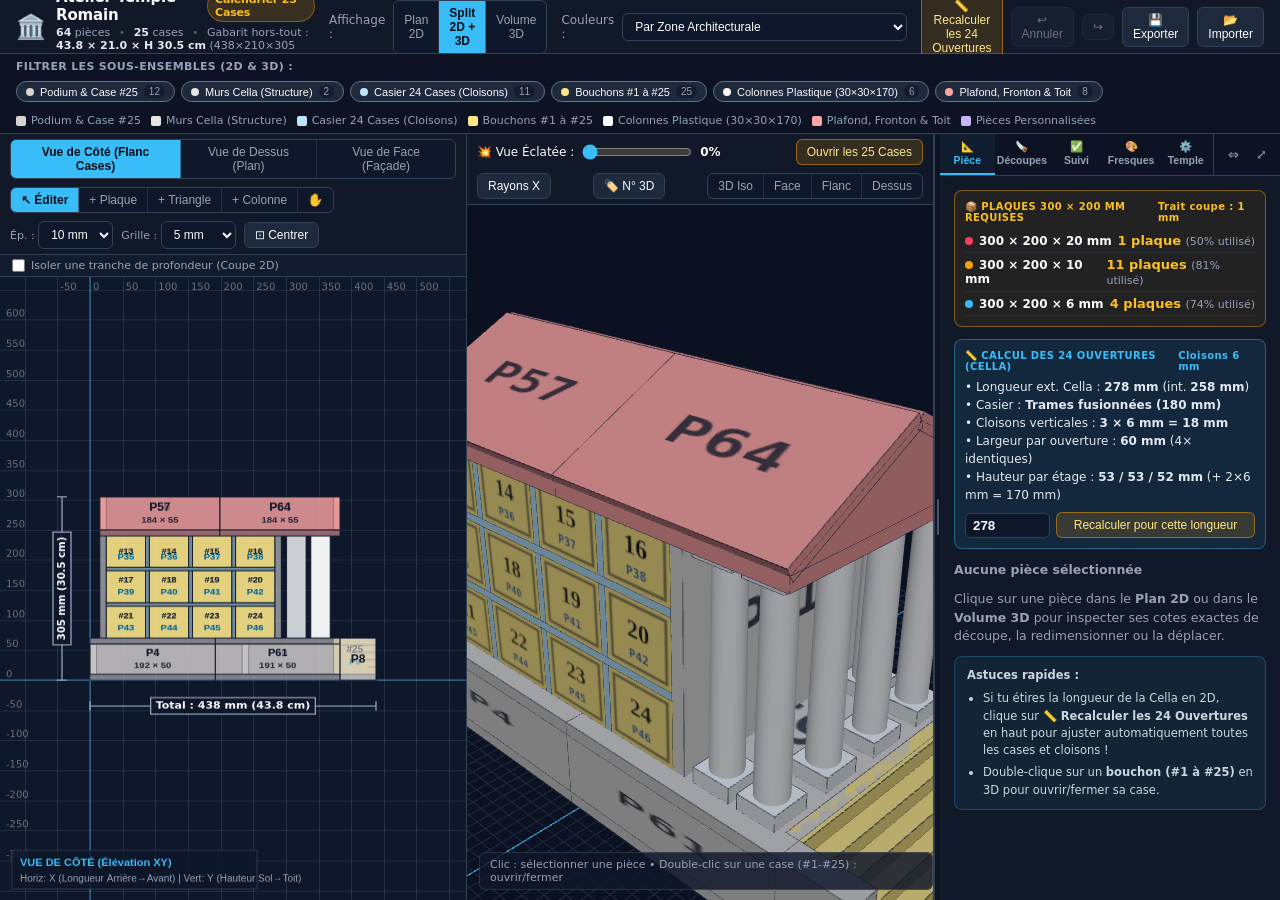
==== index.html @ ef8894ea "Initial release: Atelier Maquette (Plan 2D, Volume 3D & Calepinage XPS)" ====
<!DOCTYPE html>
<html lang="fr">
<head>
  <meta charset="UTF-8" />
  <meta name="viewport" content="width=device-width, initial-scale=1.0" />
  <meta name="description" content="Atelier interactif 2D & 3D autonome pour concevoir, découper (calepinage plaques XPS 300×200 mm) et imprimer les fresques A4 1:1 d'un Temple Romain Calendrier de l'Avent (25 cases)." />
  <title>Atelier Temple Romain — Calendrier de l'Avent (Plan 2D &amp; Volume 3D)</title>
  <link rel="icon" href="data:image/svg+xml,<svg xmlns=%22http://www.w3.org/2000/svg%22 viewBox=%220 0 100 100%22><text y=%22.9em%22 font-size=%2290%22>🏛️</text></svg>" />
  <link rel="stylesheet" href="./styles.css" />
  <script type="importmap">
    {
      "imports": {
        "three": "./vendor/three/three.module.min.js",
        "three/addons/": "./vendor/three/addons/"
      }
    }
  </script>
</head>
<body>
  <!-- BARRE SUPÉRIEURE -->
  <header class="topbar">
    <div class="brand">
      <div class="brand-icon">🏛️</div>
      <div>
        <h1>Atelier Temple Romain <span class="tag-advent">Calendrier 25 Cases</span></h1>
        <div id="global-dimensions-badge" class="sub-stats">Chargement du plan...</div>
      </div>
    </div>

    <!-- Bascule affichage Split 2D/3D -->
    <div class="toolbar-group">
      <span class="group-label">Affichage :</span>
      <div class="segmented">
        <button data-layout="2d">Plan 2D</button>
        <button data-layout="split" class="active">Split 2D + 3D</button>
        <button data-layout="3d">Volume 3D</button>
      </div>
    </div>

    <!-- Mode de coloration -->
    <div class="toolbar-group">
      <span class="group-label">Couleurs :</span>
      <select id="select-color-mode" class="select-ui">
        <option value="group">Par Zone Architecturale</option>
        <option value="thickness">Par Épaisseur de Polystyrène (6 / 10 / 20 mm)</option>
      </select>
    </div>

    <!-- Historique & Import/Export -->
    <div class="toolbar-group">
      <button id="btn-recalc-openings" class="btn-compact accent" title="Recalculer la largeur des 24 ouvertures et la position des cloisons selon la longueur actuelle de la Cella">📏 Recalculer les 24 Ouvertures</button>
      <button id="btn-undo" class="btn-icon" title="Annuler (Ctrl+Z)" disabled>↩ Annuler</button>
      <button id="btn-redo" class="btn-icon" title="Rétablir (Ctrl+Y)" disabled>↪</button>
      <button id="btn-export-json" class="btn-icon" title="Sauvegarder le plan en JSON">💾 Exporter</button>
      <button id="btn-import-json" class="btn-icon" title="Charger un fichier JSON">📂 Importer</button>
      <input type="file" id="input-import-json" accept=".json" class="hidden" />
    </div>
  </header>

  <!-- BARRE DE FILTRES PAR SOUS-ENSEMBLE ARCHITECTURAL -->
  <section class="filterbar">
    <div class="filter-left">
      <span class="filter-title">Filtrer les sous-ensembles (2D &amp; 3D) :</span>
      <div id="group-filters" class="chips-row"></div>
    </div>
    <div id="color-legend" class="legend-row"></div>
  </section>

  <!-- ESPACE DE TRAVAIL PRINCIPAL -->
  <main class="main-layout">
    <div id="workspace-split" class="workspace-split" data-layout="split">
      <!-- ==================== PANNEAU GAUCHE : PLAN 2D ==================== -->
      <section class="panel-2d">
        <div class="viewport-toolbar">
          <!-- Choix de la vue 2D (Dessus, Côté, Face) -->
          <div class="segmented">
            <button data-view2d="XY" class="active" title="Élévation latérale (Longueur X × Hauteur Y)">Vue de Côté (Flanc Cases)</button>
            <button data-view2d="XZ" title="Plan horizontal vu du dessus (Longueur X × Largeur Z)">Vue de Dessus (Plan)</button>
            <button data-view2d="ZY" title="Élévation frontale (Largeur Z × Hauteur Y)">Vue de Face (Façade)</button>
          </div>

          <!-- Outils d'édition / dessin 2D -->
          <div class="segmented">
            <button data-tool="select" class="active" title="Sélectionner, déplacer ou redimensionner une pièce">↖ Éditer</button>
            <button data-tool="draw_box" title="Dessiner une nouvelle plaque rectangulaire">+ Plaque</button>
            <button data-tool="draw_prism" title="Dessiner un fronton/pignon triangulaire">+ Triangle</button>
            <button data-tool="draw_cyl" title="Dessiner une colonne cylindrique">+ Colonne</button>
            <button data-tool="pan" title="Déplacer la vue (ou clic droit / espace)">✋</button>
          </div>

          <div class="inline-controls">
            <label title="Épaisseur de polystyrène appliquée aux nouvelles pièces dessinées">
              Ép. :
              <select id="select-new-thickness" class="select-compact">
                <option value="6">6 mm</option>
                <option value="10" selected>10 mm</option>
                <option value="15">15 mm</option>
                <option value="20">20 mm</option>
                <option value="30">30 mm</option>
              </select>
            </label>
            <label title="Pas d'aimantation sur la grille">
              Grille :
              <select id="select-snap" class="select-compact">
                <option value="1">1 mm</option>
                <option value="5" selected>5 mm</option>
                <option value="10">10 mm</option>
              </select>
            </label>
            <button id="btn-fit-2d" class="btn-compact" title="Recadrer le plan 2D">⊡ Centrer</button>
          </div>
        </div>

        <!-- Barre optionnelle de Coupe par Tranche -->
        <div class="slice-bar">
          <label class="slice-toggle">
            <input type="checkbox" id="chk-slice" />
            <span>Isoler une tranche de profondeur (Coupe 2D)</span>
          </label>
          <div id="slice-controls" class="slice-sliders hidden">
            <span>De</span>
            <input type="range" id="rng-slice-min" min="0" max="450" value="0" step="5" />
            <span>à</span>
            <input type="range" id="rng-slice-max" min="0" max="450" value="250" step="5" />
            <strong id="lbl-slice-range">0 à 250 mm</strong>
          </div>
        </div>

        <div class="canvas-wrap">
          <canvas id="canvas-2d"></canvas>
        </div>
      </section>

      <!-- ==================== PANNEAU CENTRAL : VOLUME 3D ==================== -->
      <section class="panel-3d">
        <div class="viewport-toolbar">
          <div class="explode-control">
            <span>💥 Vue Éclatée :</span>
            <input type="range" id="rng-explode" min="0" max="100" value="0" />
            <strong id="lbl-explode">0%</strong>
          </div>

          <button id="btn-toggle-plugs" class="btn-compact accent">Ouvrir les 25 Cases</button>
          <button id="btn-xray" class="btn-compact" title="Rendre les murs semi-transparents pour voir le casier interne">Rayons X</button>
          <button id="btn-labels-3d" class="btn-compact" title="Afficher tous les numéros P1, P2... en badges flottants au premier plan en 3D">🏷️ N° 3D</button>

          <div class="segmented">
            <button data-cam3d="iso">3D Iso</button>
            <button data-cam3d="front">Face</button>
            <button data-cam3d="side">Flanc</button>
            <button data-cam3d="top">Dessus</button>
          </div>
        </div>

        <div id="viewport-3d" class="canvas-wrap">
          <div class="overlay-3d-hint">Clic : sélectionner une pièce • Double-clic sur une case (#1-#25) : ouvrir/fermer</div>
        </div>
      </section>
    </div>

    <!-- POIGNÉE DE REDIMENSIONNEMENT DU PANNEAU DROIT -->
    <div id="sidebar-resizer" class="sidebar-resizer" title="Glisser pour agrandir/réduire le panneau (double-clic pour réinitialiser)"></div>

    <!-- ==================== PANNEAU DROIT : INSPECTEUR & CUT-LIST ==================== -->
    <aside id="sidebar" class="sidebar" data-size="normal">
      <div class="sidebar-header">
        <div class="sidebar-tabs">
          <button data-tab="inspector" class="active" title="Propriétés et cotes de la pièce sélectionnée"><span>📐</span><span>Pièce</span></button>
          <button data-tab="cutlist" title="Liste de découpe et plans de plaques 300×200"><span>🪚</span><span>Découpes</span></button>
          <button data-tab="checklist" id="tab-btn-checklist" title="Cocher les pièces déjà découpées"><span>✅</span><span>Suivi</span></button>
          <button data-tab="fresco" title="Fresques papier intérieures des 24 cases &amp; impression A4 1:1"><span>🎨</span><span>Fresques</span></button>
          <button data-tab="generator" title="Paramètres globaux du temple"><span>⚙️</span><span>Temple</span></button>
        </div>
        <div class="sidebar-size-controls" title="Taille du panneau latéral">
          <button id="btn-sidebar-wide" class="btn-sidebar-size" title="Élargir le panneau (mode Large)">⇔</button>
          <button id="btn-sidebar-full" class="btn-sidebar-size" title="Afficher en Plein Écran">⤢</button>
        </div>
      </div>

      <!-- ONGLET 1 : INSPECTEUR DE LA PIÈCE SÉLECTIONNÉE -->
      <div id="pane-inspector" class="sidebar-pane active">
        <div id="inspector-content"></div>
      </div>

      <!-- ONGLET 2 : LISTE DE DÉCOUPE PAR ÉPAISSEUR DE POLYSTYRÈNE -->
      <div id="pane-cutlist" class="sidebar-pane">
        <div class="pane-intro">
          Récapitulatif automatique de toutes les pièces à découper dans tes plaques de polystyrène extrudé (clique sur une ligne pour localiser la pièce en 2D/3D) :
        </div>
        <div id="cutlist-content"></div>
      </div>

      <!-- ONGLET 3 : SUIVI DES PIÈCES DÉCOUPÉES (CHECKLIST COCHABLE) -->
      <div id="pane-checklist" class="sidebar-pane">
        <div id="checklist-content"></div>
      </div>

      <!-- ONGLET 4 : STUDIO FRESQUES INTÉRIEURES (24 CASES & IMPRESSION A4 1:1) -->
      <div id="pane-fresco" class="sidebar-pane">
        <div id="fresco-content"></div>
      </div>

      <!-- ONGLET 5 : PARAMÈTRES DU TEMPLE-CALENDRIER -->
      <div id="pane-generator" class="sidebar-pane">
        <div class="pane-intro">
          Ajuste les dimensions des cases ou les épaisseurs de tes plaques de polystyrène pour recalculer tout l'assemblage du temple :
        </div>

        <div class="gen-form">
          <div class="section-subtitle">Disposition des 24 cases latérales</div>
          <div class="field-row">
            <label class="field-label">Colonnes par flanc
              <input type="number" id="param-cols" value="4" min="1" max="12" />
            </label>
            <label class="field-label">Étages de cases
              <input type="number" id="param-rows" value="3" min="1" max="8" />
            </label>
          </div>

          <div class="section-subtitle">Colonnes en Plastique (Dimensions figées)</div>
          <div class="field-grid-3">
            <label class="field-label">Haut. Colonne
              <input type="number" id="param-colH" value="170" min="50" max="400" />
            </label>
            <label class="field-label">Base (30×30)
              <input type="number" id="param-colDiam" value="30" min="10" max="80" />
            </label>
            <label class="field-label">Nb en Façade
              <input type="number" id="param-frontCols" value="4" min="2" max="8" />
            </label>
          </div>

          <div class="section-subtitle">Dimensions utiles d'une case (mm)</div>
          <div class="field-grid-3">
            <label class="field-label">Largeur (X)
              <input type="number" id="param-caseL" value="60" min="20" max="200" />
            </label>
            <label class="field-label" title="Calculée automatiquement pour que les 3 étages + étagères tombent pile à 170 mm">Haut. Y (Auto)
              <input type="number" id="param-caseH" value="53" disabled />
            </label>
            <label class="field-label" title="Profondeur utile d'une case : 90 mm en trames fusionnées sans cloison centrale, 85 mm avec cloison centrale 10 mm">Profond. (Z)
              <input type="number" id="param-caseD" value="90" min="25" max="250" />
            </label>
          </div>

          <label class="gen-checkbox-label" title="Étagères et cloisons verticales d'un seul tenant sur toute la largeur de la Cella (180 mm), sans cloison centrale de 10 mm">
            <input type="checkbox" id="param-mergedBays" checked />
            <span>Trames fusionnées (180 mm, sans cloison centrale)</span>
          </label>

          <div class="section-subtitle">Épaisseurs des plaques XPS (mm)</div>
          <div class="field-grid-3">
            <label class="field-label">Murs / Sols
              <input type="number" id="param-tStruct" value="10" min="3" max="50" />
            </label>
            <label class="field-label">Cloisons casier
              <input type="number" id="param-tGrid" value="6" min="2" max="30" />
            </label>
            <label class="field-label">Bouchons
              <input type="number" id="param-tPlug" value="10" min="3" max="40" />
            </label>
          </div>

          <div class="section-subtitle">Podium (Case #25), Porche &amp; Fronton (mm)</div>
          <div class="field-row">
            <label class="field-label">Haut. intérieure Podium (#25)
              <input type="number" id="param-podiumH" value="50" min="20" max="150" />
            </label>
            <label class="field-label">Débord Podium
              <input type="number" id="param-podiumMargin" value="15" min="5" max="60" />
            </label>
          </div>

          <div class="field-grid-3">
            <label class="field-label">Prof. Pronaos
              <input type="number" id="param-pronaosL" value="90" min="35" max="200" />
            </label>
            <label class="field-label">Long. Escalier
              <input type="number" id="param-stairL" value="55" min="20" max="150" />
            </label>
            <label class="field-label">Haut. Fronton
              <input type="number" id="param-pedimentH" value="55" min="20" max="150" />
            </label>
          </div>

          <button id="btn-regenerate-temple" class="btn-primary-full">
            ⚡ Recalculer tout le Temple avec ces cotes
          </button>
        </div>
      </div>
    </aside>
  </main>

  <script type="module" src="./js/app.js"></script>
</body>
</html>
---- styles.css ----
:root {
  --bg-app: #090d16;
  --bg-panel: #111827;
  --bg-card: #1e293b;
  --bg-input: #0f172a;
  --border: #334155;
  --text-main: #f8fafc;
  --text-muted: #94a3b8;
  --accent: #38bdf8;
  --accent-hover: #0ea5e9;
  --amber: #f59e0b;
  --danger: #ef4444;
}

* {
  box-sizing: border-box;
  margin: 0;
  padding: 0;
}

body {
  font-family: 'Inter', system-ui, -apple-system, sans-serif;
  background: var(--bg-app);
  color: var(--text-main);
  height: 100vh;
  display: flex;
  flex-direction: column;
  overflow: hidden;
  user-select: none;
}

.hidden {
  display: none !important;
}

/* ==================== TOPBAR ==================== */
.topbar {
  height: 54px;
  background: var(--bg-panel);
  border-bottom: 1px solid var(--border);
  padding: 0 16px;
  display: flex;
  align-items: center;
  justify-content: space-between;
  gap: 14px;
  flex-shrink: 0;
}

.brand {
  display: flex;
  align-items: center;
  gap: 10px;
}

.brand-icon {
  font-size: 24px;
}

.brand h1 {
  font-size: 15px;
  font-weight: 700;
  letter-spacing: -0.01em;
  display: flex;
  align-items: center;
  gap: 8px;
}

.tag-advent {
  font-size: 11px;
  background: rgba(245, 158, 11, 0.18);
  color: #fbbf24;
  border: 1px solid rgba(245, 158, 11, 0.4);
  padding: 2px 7px;
  border-radius: 99px;
  font-weight: 600;
}

.sub-stats {
  font-size: 11px;
  color: var(--text-muted);
  margin-top: 2px;
}

.sub-stats strong {
  color: #e2e8f0;
}

.sub-stats .sep {
  margin: 0 5px;
  opacity: 0.5;
}

.toolbar-group {
  display: flex;
  align-items: center;
  gap: 8px;
}

.group-label {
  font-size: 12px;
  color: var(--text-muted);
}

.segmented {
  display: inline-flex;
  background: var(--bg-input);
  border: 1px solid var(--border);
  border-radius: 6px;
  overflow: hidden;
}

.segmented button {
  background: transparent;
  color: var(--text-muted);
  border: none;
  padding: 5px 10px;
  font-size: 12px;
  font-weight: 500;
  cursor: pointer;
  border-right: 1px solid rgba(51, 65, 85, 0.6);
  transition: all 0.15s;
}

.segmented button:last-child {
  border-right: none;
}

.segmented button:hover {
  color: var(--text-main);
  background: rgba(255, 255, 255, 0.04);
}

.segmented button.active {
  background: var(--accent);
  color: #090d16;
  font-weight: 600;
}

.select-ui,
.select-compact {
  background: var(--bg-input);
  color: var(--text-main);
  border: 1px solid var(--border);
  border-radius: 6px;
  padding: 5px 8px;
  font-size: 12px;
  cursor: pointer;
}

.btn-icon,
.btn-compact {
  background: var(--bg-card);
  color: var(--text-main);
  border: 1px solid var(--border);
  border-radius: 6px;
  padding: 5px 10px;
  font-size: 12px;
  font-weight: 500;
  cursor: pointer;
  transition: all 0.15s;
}

.btn-icon:hover:not(:disabled),
.btn-compact:hover {
  border-color: var(--accent);
  background: #26354d;
}

.btn-icon:disabled {
  opacity: 0.4;
  cursor: not-allowed;
}

.btn-compact.accent {
  background: rgba(245, 158, 11, 0.16);
  border-color: rgba(245, 158, 11, 0.5);
  color: #fde68a;
}

.btn-compact.accent.active,
.btn-compact.active {
  background: var(--amber);
  color: #090d16;
  font-weight: 700;
}

/* ==================== FILTERBAR ==================== */
.filterbar {
  background: #0d1322;
  border-bottom: 1px solid var(--border);
  padding: 6px 16px;
  display: flex;
  align-items: center;
  justify-content: space-between;
  gap: 12px;
  flex-wrap: wrap;
  flex-shrink: 0;
}

.filter-left {
  display: flex;
  align-items: center;
  gap: 8px;
  flex-wrap: wrap;
}

.filter-title {
  font-size: 11px;
  color: var(--text-muted);
  font-weight: 600;
  text-transform: uppercase;
  letter-spacing: 0.03em;
}

.chips-row {
  display: flex;
  align-items: center;
  gap: 6px;
  flex-wrap: wrap;
}

.group-chip {
  display: inline-flex;
  align-items: center;
  gap: 6px;
  background: var(--bg-input);
  color: var(--text-muted);
  border: 1px solid var(--border);
  border-radius: 99px;
  padding: 3px 9px;
  font-size: 11px;
  cursor: pointer;
  opacity: 0.55;
  transition: all 0.15s;
}

.group-chip.active {
  opacity: 1;
  color: var(--text-main);
  border-color: #64748b;
  background: #1e293b;
}

.group-chip .dot,
.dot {
  width: 8px;
  height: 8px;
  border-radius: 50%;
  display: inline-block;
}

.group-chip .count {
  font-size: 10px;
  color: #94a3b8;
  background: rgba(15, 23, 42, 0.7);
  padding: 1px 5px;
  border-radius: 99px;
}

.legend-row {
  display: flex;
  align-items: center;
  gap: 10px;
  flex-wrap: wrap;
}

.legend-item {
  font-size: 11px;
  color: var(--text-muted);
  display: inline-flex;
  align-items: center;
  gap: 5px;
}

.legend-item i {
  width: 10px;
  height: 10px;
  border-radius: 2px;
  display: inline-block;
}

/* ==================== MAIN WORKSPACE ==================== */
.main-layout {
  flex: 1;
  display: flex;
  min-height: 0;
}

.workspace-split {
  flex: 1;
  display: grid;
  grid-template-columns: 1fr 1fr;
  min-width: 0;
  min-height: 0;
}

.workspace-split[data-layout="2d"] {
  grid-template-columns: 1fr;
}
.workspace-split[data-layout="2d"] .panel-3d {
  display: none;
}

.workspace-split[data-layout="3d"] {
  grid-template-columns: 1fr;
}
.workspace-split[data-layout="3d"] .panel-2d {
  display: none;
}

.panel-2d,
.panel-3d {
  display: flex;
  flex-direction: column;
  min-width: 0;
  min-height: 0;
  border-right: 1px solid var(--border);
  position: relative;
}

.viewport-toolbar {
  min-height: 42px;
  background: var(--bg-panel);
  border-bottom: 1px solid var(--border);
  padding: 5px 10px;
  display: flex;
  align-items: center;
  justify-content: space-between;
  gap: 8px;
  flex-wrap: wrap;
}

.inline-controls {
  display: flex;
  align-items: center;
  gap: 8px;
  font-size: 11px;
  color: var(--text-muted);
}

.slice-bar {
  background: #131c2e;
  border-bottom: 1px solid var(--border);
  padding: 4px 12px;
  font-size: 11px;
  display: flex;
  align-items: center;
  justify-content: space-between;
  gap: 12px;
}

.slice-toggle {
  display: inline-flex;
  align-items: center;
  gap: 6px;
  color: var(--text-muted);
  cursor: pointer;
}

.slice-sliders {
  display: flex;
  align-items: center;
  gap: 8px;
  color: var(--accent);
}

.explode-control {
  display: flex;
  align-items: center;
  gap: 8px;
  font-size: 12px;
  color: var(--text-main);
}

.explode-control input[type="range"] {
  width: 110px;
  accent-color: var(--accent);
}

.canvas-wrap {
  flex: 1;
  position: relative;
  min-height: 0;
  overflow: hidden;
  background: #0b1120;
}

#canvas-2d {
  width: 100%;
  height: 100%;
  display: block;
}

.overlay-3d-hint {
  position: absolute;
  bottom: 10px;
  left: 12px;
  background: rgba(15, 23, 42, 0.82);
  border: 1px solid rgba(148, 163, 184, 0.2);
  color: var(--text-muted);
  font-size: 11px;
  padding: 5px 10px;
  border-radius: 6px;
  pointer-events: none;
  z-index: 5;
}

/* ==================== SIDEBAR DROITE & REDIMENSIONNEMENT ==================== */
.sidebar-resizer {
  width: 6px;
  background: #0d1322;
  border-left: 1px solid var(--border);
  cursor: col-resize;
  flex-shrink: 0;
  position: relative;
  transition: background 0.15s;
}

.sidebar-resizer:hover,
.sidebar-resizer.dragging {
  background: var(--accent);
}

.sidebar-resizer::after {
  content: '';
  position: absolute;
  top: 50%;
  left: 50%;
  transform: translate(-50%, -50%);
  width: 2px;
  height: 36px;
  border-radius: 2px;
  background: #475569;
}

.sidebar-resizer:hover::after,
.sidebar-resizer.dragging::after {
  background: #090d16;
}

.sidebar {
  width: 340px;
  min-width: 290px;
  max-width: 100%;
  background: var(--bg-panel);
  display: flex;
  flex-direction: column;
  flex-shrink: 0;
  min-height: 0;
}

.main-layout.sidebar-fullscreen .workspace-split,
.main-layout.sidebar-fullscreen .sidebar-resizer {
  display: none;
}

.main-layout.sidebar-fullscreen .sidebar {
  width: 100% !important;
  flex: 1;
}

.sidebar-header {
  display: flex;
  align-items: stretch;
  border-bottom: 1px solid var(--border);
  background: #0d1322;
  flex-shrink: 0;
}

.sidebar-tabs {
  flex: 1;
  display: grid;
  grid-template-columns: repeat(5, 1fr);
}

.sidebar-size-controls {
  display: flex;
  align-items: center;
  gap: 2px;
  padding: 0 6px;
  border-left: 1px solid var(--border);
}

.btn-sidebar-size {
  background: transparent;
  color: var(--text-muted);
  border: 1px solid transparent;
  border-radius: 5px;
  width: 26px;
  height: 26px;
  font-size: 13px;
  line-height: 1;
  cursor: pointer;
  display: inline-flex;
  align-items: center;
  justify-content: center;
  transition: all 0.15s;
}

.btn-sidebar-size:hover {
  color: var(--text-main);
  background: rgba(255, 255, 255, 0.06);
  border-color: var(--border);
}

.btn-sidebar-size.active {
  background: var(--accent);
  color: #090d16;
  font-weight: 700;
}

.plates-grid {
  display: grid;
  grid-template-columns: repeat(auto-fill, minmax(290px, 1fr));
  gap: 12px;
  margin-top: 8px;
}

.main-layout.sidebar-fullscreen .plates-grid {
  grid-template-columns: repeat(auto-fill, minmax(380px, 1fr));
  gap: 16px;
}

.sidebar-tabs button {
  background: transparent;
  color: var(--text-muted);
  border: none;
  border-bottom: 2px solid transparent;
  padding: 7px 2px;
  font-size: 10.5px;
  font-weight: 600;
  cursor: pointer;
  display: flex;
  flex-direction: column;
  align-items: center;
  justify-content: center;
  gap: 2px;
  line-height: 1.1;
  transition: all 0.15s;
}

.sidebar-tabs button:hover {
  color: var(--text-main);
}

.sidebar-tabs button.active {
  color: var(--accent);
  border-bottom-color: var(--accent);
  background: rgba(56, 189, 248, 0.06);
}

.sidebar-pane {
  display: none;
  flex: 1;
  overflow-y: auto;
  padding: 14px;
}

.sidebar-pane.active {
  display: block;
}

.pane-intro {
  font-size: 12px;
  color: var(--text-muted);
  line-height: 1.45;
  margin-bottom: 12px;
}

.empty-state {
  color: var(--text-muted);
  font-size: 12.5px;
  line-height: 1.5;
  display: flex;
  flex-direction: column;
  gap: 10px;
}

.hint-box {
  background: rgba(56, 189, 248, 0.07);
  border: 1px solid rgba(56, 189, 248, 0.25);
  border-radius: 8px;
  padding: 10px 12px;
  color: #cbd5e1;
  font-size: 11.5px;
}

.hint-box ul {
  margin-top: 6px;
  padding-left: 16px;
  display: flex;
  flex-direction: column;
  gap: 5px;
}

/* ==================== INSPECTEUR DE PIÈCE ==================== */
.inspector-card,
.gen-form {
  display: flex;
  flex-direction: column;
  gap: 10px;
}

.inspector-header {
  display: flex;
  align-items: center;
  justify-content: space-between;
  gap: 6px;
}

.badge {
  font-size: 11px;
  font-weight: 600;
  padding: 3px 8px;
  border-radius: 5px;
  color: #fff;
}

.advent-badge {
  background: var(--amber);
  color: #090d16;
  font-weight: 700;
}

.cut-highlight-box {
  background: rgba(56, 189, 248, 0.1);
  border: 1px solid rgba(56, 189, 248, 0.4);
  border-radius: 8px;
  padding: 10px;
  text-align: center;
}

.cut-title {
  font-size: 10px;
  font-weight: 700;
  color: var(--accent);
  letter-spacing: 0.04em;
}

.cut-dims {
  font-size: 17px;
  font-weight: 800;
  color: #f8fafc;
  margin-top: 3px;
}

.cm-sub {
  font-size: 12px;
  font-weight: 500;
  color: var(--text-muted);
}

.section-subtitle {
  font-size: 11px;
  font-weight: 700;
  text-transform: uppercase;
  letter-spacing: 0.04em;
  color: #94a3b8;
  margin-top: 4px;
  border-bottom: 1px solid rgba(51, 65, 85, 0.5);
  padding-bottom: 3px;
}

.field-label {
  display: flex;
  flex-direction: column;
  gap: 4px;
  font-size: 11px;
  color: var(--text-muted);
}

.field-label input,
.field-label select {
  background: var(--bg-input);
  color: var(--text-main);
  border: 1px solid var(--border);
  border-radius: 5px;
  padding: 6px 8px;
  font-size: 12.5px;
  font-weight: 600;
  width: 100%;
}

.field-label input:focus,
.field-label select:focus {
  outline: none;
  border-color: var(--accent);
}

.gen-checkbox-label {
  display: flex;
  align-items: center;
  gap: 8px;
  font-size: 11.5px;
  color: var(--text-main);
  background: rgba(56, 189, 248, 0.08);
  border: 1px solid rgba(56, 189, 248, 0.25);
  border-radius: 6px;
  padding: 7px 9px;
  cursor: pointer;
}

.gen-checkbox-label input[type="checkbox"] {
  width: 15px;
  height: 15px;
  accent-color: #38bdf8;
  cursor: pointer;
  flex-shrink: 0;
}

.field-row {
  display: grid;
  grid-template-columns: 1fr 1fr;
  gap: 8px;
}

.field-grid-3 {
  display: grid;
  grid-template-columns: repeat(3, 1fr);
  gap: 8px;
}

.piece-notes {
  font-size: 11.5px;
  color: #cbd5e1;
  background: rgba(30, 41, 59, 0.7);
  border-left: 3px solid var(--amber);
  padding: 7px 9px;
  border-radius: 4px;
  line-height: 1.4;
}

.inspector-actions {
  display: grid;
  grid-template-columns: 1fr 1fr;
  gap: 8px;
  margin-top: 6px;
}

.btn-secondary,
.btn-danger,
.btn-primary-full {
  border: none;
  border-radius: 6px;
  padding: 8px 10px;
  font-size: 12px;
  font-weight: 600;
  cursor: pointer;
  transition: opacity 0.15s;
}

.btn-secondary {
  background: var(--bg-card);
  color: var(--text-main);
  border: 1px solid var(--border);
}

.btn-danger {
  background: rgba(239, 68, 68, 0.18);
  color: #fca5a5;
  border: 1px solid rgba(239, 68, 68, 0.4);
}

.btn-primary-full {
  background: var(--accent);
  color: #090d16;
  width: 100%;
  margin-top: 8px;
  padding: 10px;
  font-weight: 700;
}

/* ==================== TABLEAU LISTE DE DÉCOUPE ==================== */
.cut-section {
  background: var(--bg-card);
  border: 1px solid var(--border);
  border-radius: 8px;
  margin-bottom: 12px;
  overflow: hidden;
}

.cut-section-header {
  background: rgba(15, 23, 42, 0.65);
  padding: 8px 10px;
  font-size: 12px;
  display: flex;
  align-items: center;
  justify-content: space-between;
  border-bottom: 1px solid var(--border);
}

.cut-section-header span {
  display: inline-flex;
  align-items: center;
  gap: 6px;
}

.area-tag {
  font-size: 11px;
  color: var(--accent);
  font-weight: 600;
}

.cut-table {
  width: 100%;
  border-collapse: collapse;
  font-size: 11.5px;
}

.cut-table th {
  text-align: left;
  padding: 5px 8px;
  color: var(--text-muted);
  font-weight: 600;
  border-bottom: 1px solid rgba(51, 65, 85, 0.5);
}

.cut-table td {
  padding: 6px 8px;
  border-bottom: 1px solid rgba(51, 65, 85, 0.3);
}

.cut-row {
  cursor: pointer;
  transition: background 0.12s;
}

.cut-row:hover {
  background: rgba(56, 189, 248, 0.12);
}

.cut-row.selected {
  background: rgba(56, 189, 248, 0.24);
  font-weight: 600;
}

.qty-cell {
  font-weight: 700;
  color: var(--amber);
  width: 36px;
}

.dim-cell {
  font-family: ui-monospace, SFMono-Regular, Consolas, monospace;
  font-weight: 600;
  color: #e2e8f0;
  white-space: nowrap;
}

.piece-num-badge {
  background: #0284c7;
  color: #f8fafc;
  font-family: ui-monospace, SFMono-Regular, Consolas, monospace;
  font-weight: 800;
  font-size: 11.5px;
  padding: 2px 7px;
  border-radius: 5px;
  letter-spacing: 0.02em;
}

.piece-pills-wrap {
  display: flex;
  flex-wrap: wrap;
  gap: 3px;
  margin-top: 3px;
}

.piece-pill {
  display: inline-block;
  font-family: ui-monospace, SFMono-Regular, Consolas, monospace;
  font-size: 10px;
  font-weight: 700;
  padding: 1px 5px;
  border-radius: 4px;
  background: rgba(15, 23, 42, 0.85);
  color: #7dd3fc;
  border: 1px solid rgba(56, 189, 248, 0.35);
  cursor: pointer;
  transition: all 0.12s;
}

.piece-pill:hover {
  background: rgba(56, 189, 248, 0.25);
  border-color: #38bdf8;
  color: #ffffff;
}

.piece-pill.active {
  background: #38bdf8;
  color: #090d16;
  border-color: #38bdf8;
}

.piece-pill.done {
  background: rgba(16, 185, 129, 0.22);
  color: #6ee7b7;
  border-color: rgba(16, 185, 129, 0.55);
  text-decoration: line-through;
}

.piece-pill.done.active {
  background: #10b981;
  color: #090d16;
  text-decoration: none;
}

/* ==================== CHECKLIST SUIVI DÉCOUPES ==================== */
.checklist-progress-card {
  background: var(--bg-card);
  border: 1px solid var(--border);
  border-radius: 8px;
  padding: 10px 12px;
  margin-bottom: 10px;
}

.checklist-progress-head {
  display: flex;
  align-items: center;
  justify-content: space-between;
  font-size: 12px;
  margin-bottom: 6px;
}

.checklist-bar-track {
  width: 100%;
  height: 8px;
  background: var(--bg-input);
  border-radius: 99px;
  overflow: hidden;
  border: 1px solid rgba(51, 65, 85, 0.6);
}

.checklist-bar-fill {
  height: 100%;
  background: linear-gradient(90deg, #10b981, #34d399);
  transition: width 0.2s ease;
}

.checklist-controls {
  display: flex;
  flex-wrap: wrap;
  gap: 6px;
  align-items: center;
  justify-content: space-between;
  margin-bottom: 10px;
}

.checklist-list {
  display: flex;
  flex-direction: column;
  gap: 5px;
}

.checklist-item {
  display: flex;
  align-items: center;
  gap: 8px;
  background: var(--bg-card);
  border: 1px solid rgba(51, 65, 85, 0.7);
  border-radius: 6px;
  padding: 7px 9px;
  cursor: pointer;
  transition: all 0.12s;
}

.checklist-item:hover {
  border-color: #64748b;
  background: #243247;
}

.checklist-item.selected {
  border-color: var(--accent);
  background: rgba(56, 189, 248, 0.14);
}

.checklist-item.done {
  opacity: 0.62;
  background: rgba(16, 185, 129, 0.08);
  border-color: rgba(16, 185, 129, 0.35);
}

.checklist-item input[type="checkbox"] {
  width: 16px;
  height: 16px;
  accent-color: #10b981;
  cursor: pointer;
  flex-shrink: 0;
}

.checklist-item-body {
  flex: 1;
  min-width: 0;
}

.checklist-item-top {
  display: flex;
  align-items: center;
  gap: 6px;
}

.checklist-item-name {
  font-size: 12px;
  font-weight: 600;
  color: var(--text-main);
  white-space: nowrap;
  overflow: hidden;
  text-overflow: ellipsis;
}

.checklist-item.done .checklist-item-name {
  text-decoration: line-through;
  color: #94a3b8;
}

.checklist-item-meta {
  font-size: 10.5px;
  color: var(--text-muted);
  margin-top: 2px;
  display: flex;
  align-items: center;
  gap: 8px;
  font-family: ui-monospace, SFMono-Regular, Consolas, monospace;
}

.checklist-num {
  font-family: ui-monospace, SFMono-Regular, Consolas, monospace;
  font-size: 11px;
  font-weight: 800;
  padding: 1px 6px;
  border-radius: 4px;
  background: rgba(15, 23, 42, 0.9);
  color: #7dd3fc;
  border: 1px solid rgba(56, 189, 248, 0.4);
  flex-shrink: 0;
}

.checklist-item.done .checklist-num {
  color: #6ee7b7;
  border-color: rgba(16, 185, 129, 0.5);
}

/* ==================== STUDIO FRESQUES (24 CASES & A4 1:1) ==================== */
.fresco-spec-table {
  width: 100%;
  border-collapse: collapse;
  font-size: 11px;
  margin-top: 6px;
}

.fresco-spec-table th {
  text-align: left;
  color: var(--text-muted);
  font-weight: 600;
  padding: 4px 5px;
  border-bottom: 1px solid rgba(51, 65, 85, 0.7);
}

.fresco-spec-table td {
  padding: 4px 5px;
  color: #e2e8f0;
  border-bottom: 1px solid rgba(51, 65, 85, 0.35);
  font-family: ui-monospace, SFMono-Regular, Consolas, monospace;
}

.fresco-spec-table td:first-child {
  font-family: inherit;
}

.fresco-case-grid {
  display: grid;
  grid-template-columns: repeat(6, 1fr);
  gap: 4px;
  margin-top: 6px;
}

.main-layout.sidebar-fullscreen .fresco-case-grid {
  grid-template-columns: repeat(12, 1fr);
}

.fresco-case-btn {
  background: var(--bg-input);
  border: 1px solid var(--border);
  border-radius: 5px;
  color: var(--text-muted);
  padding: 4px 2px;
  cursor: pointer;
  display: flex;
  flex-direction: column;
  align-items: center;
  gap: 1px;
  font-size: 11px;
  font-weight: 700;
  transition: all 0.12s;
}

.fresco-case-btn small {
  font-size: 9px;
  font-weight: 500;
  opacity: 0.75;
}

.fresco-case-btn:hover {
  border-color: #64748b;
  color: var(--text-main);
}

.fresco-case-btn.partial {
  border-color: rgba(245, 158, 11, 0.6);
  color: #fde68a;
}

.fresco-case-btn.complete {
  border-color: rgba(16, 185, 129, 0.75);
  background: rgba(16, 185, 129, 0.14);
  color: #6ee7b7;
}

.fresco-case-btn.active {
  background: var(--accent);
  color: #090d16;
  border-color: var(--accent);
}

.fresco-preview-box {
  background: #090d16;
  border: 1px solid var(--border);
  border-radius: 6px;
  padding: 6px;
  margin-bottom: 10px;
}

.fresco-uploads-grid {
  display: grid;
  grid-template-columns: repeat(auto-fill, minmax(240px, 1fr));
  gap: 8px;
}

.fresco-slot-card {
  display: flex;
  align-items: center;
  gap: 8px;
  background: var(--bg-input);
  border: 1px dashed var(--border);
  border-radius: 6px;
  padding: 6px;
  transition: all 0.15s;
}

.fresco-slot-card.has-img {
  border-style: solid;
  border-color: rgba(16, 185, 129, 0.45);
}

.fresco-slot-card.drag-over {
  border-color: var(--accent);
  background: rgba(56, 189, 248, 0.12);
}

.fresco-slot-thumb {
  width: 56px;
  height: 56px;
  border-radius: 5px;
  background: #1e293b;
  overflow: hidden;
  display: flex;
  align-items: center;
  justify-content: center;
  flex-shrink: 0;
  border: 1px solid rgba(51, 65, 85, 0.7);
}

.fresco-slot-thumb img {
  width: 100%;
  height: 100%;
  object-fit: cover;
  display: block;
}

.fresco-slot-empty {
  font-size: 10px;
  color: var(--text-muted);
  font-weight: 600;
}

.fresco-slot-info {
  flex: 1;
  min-width: 0;
}

.fresco-slot-title {
  font-size: 11.5px;
  font-weight: 700;
  color: var(--text-main);
  white-space: nowrap;
  overflow: hidden;
  text-overflow: ellipsis;
}

.fresco-slot-dims {
  font-size: 10px;
  color: var(--accent);
  font-family: ui-monospace, SFMono-Regular, Consolas, monospace;
  margin-top: 2px;
}

.fresco-slot-actions {
  display: flex;
  gap: 4px;
  margin-top: 5px;
  flex-wrap: wrap;
}
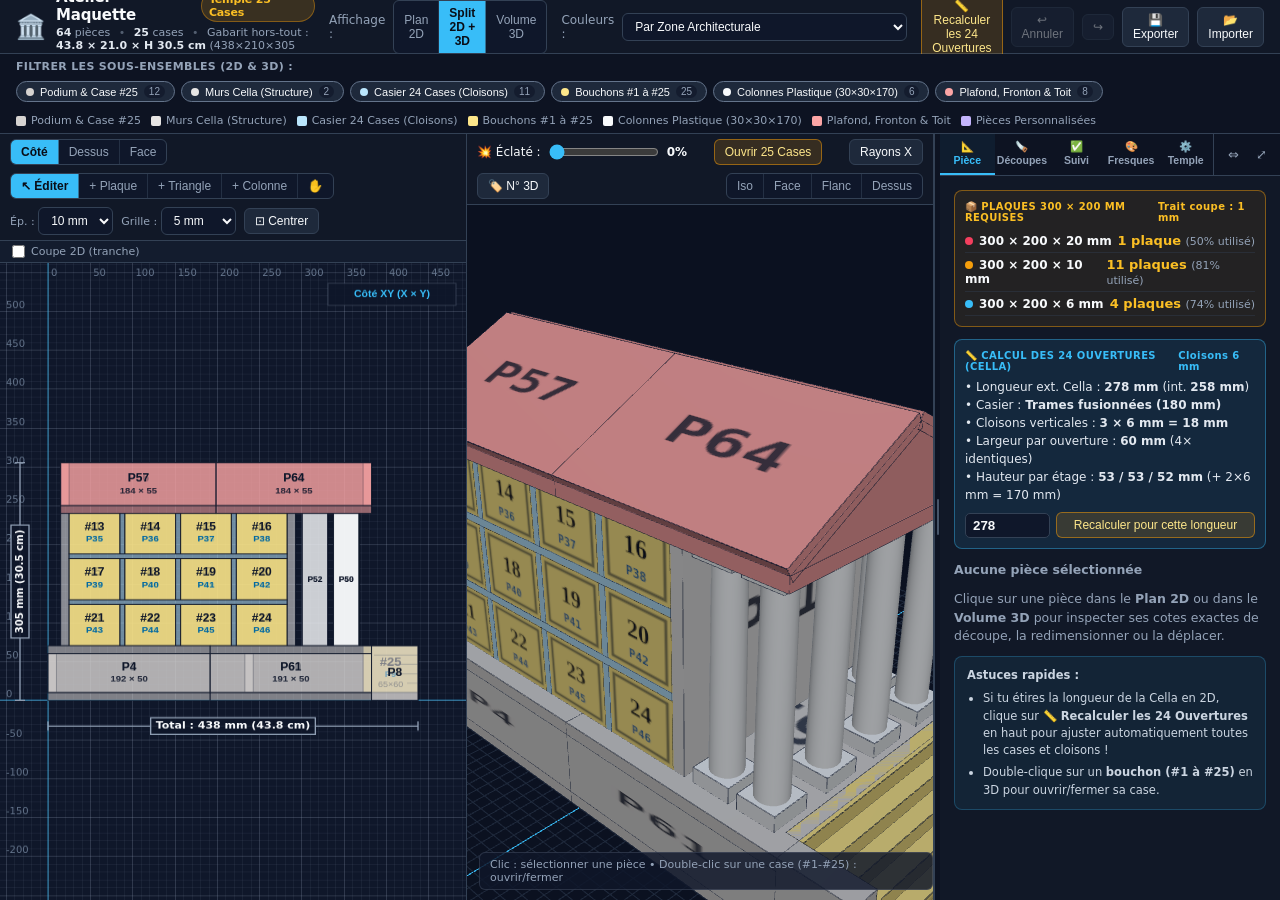
==== commit 296990d9: "feat(mobile): add responsive mobile UI, touch 2D pinch/pan, 3D double-tap & tools sheet" ====
--- a/index.html
+++ b/index.html
@@ -2,9 +2,13 @@
 <html lang="fr">
 <head>
   <meta charset="UTF-8" />
-  <meta name="viewport" content="width=device-width, initial-scale=1.0" />
+  <meta name="viewport" content="width=device-width, initial-scale=1.0, viewport-fit=cover" />
+  <meta name="theme-color" content="#111827" />
+  <meta name="apple-mobile-web-app-capable" content="yes" />
+  <meta name="apple-mobile-web-app-status-bar-style" content="black-translucent" />
+  <meta name="apple-mobile-web-app-title" content="Atelier Maquette" />
   <meta name="description" content="Atelier interactif 2D & 3D autonome pour concevoir, découper (calepinage plaques XPS 300×200 mm) et imprimer les fresques A4 1:1 d'un Temple Romain Calendrier de l'Avent (25 cases)." />
-  <title>Atelier Temple Romain — Calendrier de l'Avent (Plan 2D &amp; Volume 3D)</title>
+  <title>Atelier Maquette — Plan 2D, Volume 3D &amp; Calepinage XPS</title>
   <link rel="icon" href="data:image/svg+xml,<svg xmlns=%22http://www.w3.org/2000/svg%22 viewBox=%220 0 100 100%22><text y=%22.9em%22 font-size=%2290%22>🏛️</text></svg>" />
   <link rel="stylesheet" href="./styles.css" />
   <script type="importmap">
@@ -16,18 +20,28 @@
     }
   </script>
 </head>
-<body>
+<body data-mobile-view="3d">
   <!-- BARRE SUPÉRIEURE -->
   <header class="topbar">
     <div class="brand">
       <div class="brand-icon">🏛️</div>
-      <div>
-        <h1>Atelier Temple Romain <span class="tag-advent">Calendrier 25 Cases</span></h1>
+      <div class="brand-text">
+        <h1>Atelier Maquette <span class="tag-advent">Temple 25 Cases</span></h1>
         <div id="global-dimensions-badge" class="sub-stats">Chargement du plan...</div>
       </div>
     </div>
 
-    <!-- Bascule affichage Split 2D/3D -->
+    <!-- Contrôles rapides mobile (masqués sur desktop) -->
+    <div class="mobile-topbar-actions">
+      <button id="btn-mobile-undo" class="mobile-icon-btn" title="Annuler" aria-label="Annuler" disabled>↩</button>
+      <button id="btn-mobile-redo" class="mobile-icon-btn" title="Rétablir" aria-label="Rétablir" disabled>↪</button>
+      <button id="btn-mobile-sheet" class="mobile-icon-btn accent" title="Outils, filtres &amp; sauvegarde" aria-label="Outils, filtres et sauvegarde">
+        <span>☰</span>
+        <span id="mobile-filter-badge" class="mobile-badge hidden"></span>
+      </button>
+    </div>
+
+    <!-- Bascule affichage Split 2D/3D (desktop) -->
     <div class="toolbar-group">
       <span class="group-label">Affichage :</span>
       <div class="segmented">
@@ -37,7 +51,7 @@
       </div>
     </div>
 
-    <!-- Mode de coloration -->
+    <!-- Mode de coloration (desktop) -->
     <div class="toolbar-group">
       <span class="group-label">Couleurs :</span>
       <select id="select-color-mode" class="select-ui">
@@ -46,7 +60,7 @@
       </select>
     </div>
 
-    <!-- Historique & Import/Export -->
+    <!-- Historique & Import/Export (desktop) -->
     <div class="toolbar-group">
       <button id="btn-recalc-openings" class="btn-compact accent" title="Recalculer la largeur des 24 ouvertures et la position des cloisons selon la longueur actuelle de la Cella">📏 Recalculer les 24 Ouvertures</button>
       <button id="btn-undo" class="btn-icon" title="Annuler (Ctrl+Z)" disabled>↩ Annuler</button>
@@ -57,7 +71,7 @@
     </div>
   </header>
 
-  <!-- BARRE DE FILTRES PAR SOUS-ENSEMBLE ARCHITECTURAL -->
+  <!-- BARRE DE FILTRES PAR SOUS-ENSEMBLE ARCHITECTURAL (desktop) -->
   <section class="filterbar">
     <div class="filter-left">
       <span class="filter-title">Filtrer les sous-ensembles (2D &amp; 3D) :</span>
@@ -74,9 +88,9 @@
         <div class="viewport-toolbar">
           <!-- Choix de la vue 2D (Dessus, Côté, Face) -->
           <div class="segmented">
-            <button data-view2d="XY" class="active" title="Élévation latérale (Longueur X × Hauteur Y)">Vue de Côté (Flanc Cases)</button>
-            <button data-view2d="XZ" title="Plan horizontal vu du dessus (Longueur X × Largeur Z)">Vue de Dessus (Plan)</button>
-            <button data-view2d="ZY" title="Élévation frontale (Largeur Z × Hauteur Y)">Vue de Face (Façade)</button>
+            <button data-view2d="XY" class="active" title="Élévation latérale (Longueur X × Hauteur Y)">Côté</button>
+            <button data-view2d="XZ" title="Plan horizontal vu du dessus (Longueur X × Largeur Z)">Dessus</button>
+            <button data-view2d="ZY" title="Élévation frontale (Largeur Z × Hauteur Y)">Face</button>
           </div>
 
           <!-- Outils d'édition / dessin 2D -->
@@ -115,7 +129,7 @@
         <div class="slice-bar">
           <label class="slice-toggle">
             <input type="checkbox" id="chk-slice" />
-            <span>Isoler une tranche de profondeur (Coupe 2D)</span>
+            <span>Coupe 2D (tranche)</span>
           </label>
           <div id="slice-controls" class="slice-sliders hidden">
             <span>De</span>
@@ -128,6 +142,7 @@
 
         <div class="canvas-wrap">
           <canvas id="canvas-2d"></canvas>
+          <div class="overlay-2d-hint mobile-only">1 doigt : sélectionner / glisser • 2 doigts : zoom &amp; panoramique</div>
         </div>
       </section>
 
@@ -135,17 +150,17 @@
       <section class="panel-3d">
         <div class="viewport-toolbar">
           <div class="explode-control">
-            <span>💥 Vue Éclatée :</span>
+            <span>💥 Éclaté :</span>
             <input type="range" id="rng-explode" min="0" max="100" value="0" />
             <strong id="lbl-explode">0%</strong>
           </div>
 
-          <button id="btn-toggle-plugs" class="btn-compact accent">Ouvrir les 25 Cases</button>
+          <button id="btn-toggle-plugs" class="btn-compact accent">Ouvrir 25 Cases</button>
           <button id="btn-xray" class="btn-compact" title="Rendre les murs semi-transparents pour voir le casier interne">Rayons X</button>
           <button id="btn-labels-3d" class="btn-compact" title="Afficher tous les numéros P1, P2... en badges flottants au premier plan en 3D">🏷️ N° 3D</button>
 
           <div class="segmented">
-            <button data-cam3d="iso">3D Iso</button>
+            <button data-cam3d="iso">Iso</button>
             <button data-cam3d="front">Face</button>
             <button data-cam3d="side">Flanc</button>
             <button data-cam3d="top">Dessus</button>
@@ -153,7 +168,8 @@
         </div>
 
         <div id="viewport-3d" class="canvas-wrap">
-          <div class="overlay-3d-hint">Clic : sélectionner une pièce • Double-clic sur une case (#1-#25) : ouvrir/fermer</div>
+          <div class="overlay-3d-hint desktop-only">Clic : sélectionner une pièce • Double-clic sur une case (#1-#25) : ouvrir/fermer</div>
+          <div class="overlay-3d-hint mobile-only">1 doigt : orbite • 2 doigts : zoom • 2× tap case : ouvrir</div>
         </div>
       </section>
     </div>
@@ -291,6 +307,75 @@
     </aside>
   </main>
 
+  <!-- BARRE FLOTTANTE DE PIÈCE SÉLECTIONNÉE (MOBILE) -->
+  <div id="mobile-selection-bar" class="mobile-selection-bar hidden" aria-live="polite"></div>
+
+  <!-- NAVIGATION BASSE FIXE (MOBILE) -->
+  <nav id="mobile-bottom-nav" class="mobile-bottom-nav" aria-label="Navigation principale mobile">
+    <button data-mobile-view="3d" class="active">
+      <span class="mnav-ico">🧊</span>
+      <span class="mnav-lbl">3D</span>
+    </button>
+    <button data-mobile-view="2d">
+      <span class="mnav-ico">✏️</span>
+      <span class="mnav-lbl">2D</span>
+    </button>
+    <button data-mobile-view="cutlist">
+      <span class="mnav-ico">🪚</span>
+      <span class="mnav-lbl">Découpes</span>
+    </button>
+    <button data-mobile-view="checklist" id="mobile-nav-checklist">
+      <span class="mnav-ico">✅</span>
+      <span class="mnav-lbl" id="mobile-nav-checklist-lbl">Suivi</span>
+    </button>
+    <button data-mobile-view="fresco">
+      <span class="mnav-ico">🎨</span>
+      <span class="mnav-lbl">Fresques</span>
+    </button>
+  </nav>
+
+  <!-- TIROIR OUTILS, FILTRES & SAUVEGARDE (MOBILE) -->
+  <div id="mobile-sheet-backdrop" class="mobile-sheet-backdrop hidden" role="dialog" aria-modal="true" aria-label="Outils et filtres">
+    <div id="mobile-sheet" class="mobile-sheet">
+      <div class="mobile-sheet-handle"></div>
+      <div class="mobile-sheet-head">
+        <strong>⚙️ Outils, Filtres &amp; Plan</strong>
+        <button id="btn-close-mobile-sheet" class="mobile-icon-btn" aria-label="Fermer">✕</button>
+      </div>
+
+      <div class="mobile-sheet-body">
+        <div class="mobile-sheet-section">
+          <div class="section-subtitle" style="margin-top:0;">Mode de coloration (2D &amp; 3D)</div>
+          <div class="segmented mobile-full-seg" style="margin-top:8px;">
+            <button data-mobile-color="group" class="active">Par Zone</button>
+            <button data-mobile-color="thickness">Par Épaisseur (6/10/20 mm)</button>
+          </div>
+          <div id="mobile-color-legend" class="legend-row" style="margin-top:8px;"></div>
+        </div>
+
+        <div class="mobile-sheet-section">
+          <div style="display:flex;justify-content:space-between;align-items:center;">
+            <div class="section-subtitle" style="margin-top:0;border:none;padding:0;">Sous-ensembles visibles</div>
+            <button id="btn-mobile-show-all-groups" class="btn-compact">Tout afficher</button>
+          </div>
+          <div id="mobile-group-filters" class="chips-row" style="margin-top:8px;"></div>
+        </div>
+
+        <div class="mobile-sheet-section">
+          <div class="section-subtitle" style="margin-top:0;">Actions &amp; Sauvegarde</div>
+          <div class="mobile-sheet-actions">
+            <button id="btn-mobile-recalc" class="mobile-action-btn accent">📏 Recalculer les 24 Ouvertures</button>
+            <button id="btn-mobile-open-generator" class="mobile-action-btn">⚙️ Paramètres globaux du Temple</button>
+            <div class="mobile-sheet-actions-row">
+              <button id="btn-mobile-export" class="mobile-action-btn">💾 Exporter JSON</button>
+              <button id="btn-mobile-import" class="mobile-action-btn">📂 Importer JSON</button>
+            </div>
+          </div>
+        </div>
+      </div>
+    </div>
+  </div>
+
   <script type="module" src="./js/app.js"></script>
 </body>
 </html>
--- a/styles.css
+++ b/styles.css
@@ -23,10 +23,13 @@
   background: var(--bg-app);
   color: var(--text-main);
   height: 100vh;
+  height: 100dvh;
   display: flex;
   flex-direction: column;
   overflow: hidden;
   user-select: none;
+  overscroll-behavior: none;
+  -webkit-tap-highlight-color: transparent;
 }
 
 .hidden {
@@ -389,6 +392,23 @@
   width: 100%;
   height: 100%;
   display: block;
+  touch-action: none;
+}
+
+.overlay-2d-hint {
+  position: absolute;
+  bottom: 10px;
+  left: 10px;
+  right: 10px;
+  text-align: center;
+  background: rgba(15, 23, 42, 0.84);
+  border: 1px solid rgba(148, 163, 184, 0.22);
+  color: var(--text-muted);
+  font-size: 11px;
+  padding: 5px 10px;
+  border-radius: 99px;
+  pointer-events: none;
+  z-index: 5;
 }
 
 .overlay-3d-hint {
@@ -1209,3 +1229,625 @@
   margin-top: 5px;
   flex-wrap: wrap;
 }
+
+/* ==================== VISIBILITÉ DESKTOP / MOBILE ==================== */
+.mobile-only,
+.mobile-topbar-actions,
+.mobile-bottom-nav,
+.mobile-selection-bar,
+.mobile-sheet-backdrop {
+  display: none;
+}
+
+.desktop-only {
+  display: block;
+}
+
+/* ==================== INTERFACE CONÇUE POUR MOBILE (≤ 900 px) ==================== */
+@media (max-width: 900px) {
+  .desktop-only {
+    display: none !important;
+  }
+
+  .mobile-only {
+    display: block;
+  }
+
+  /* 1. En-tête compact */
+  .topbar {
+    height: 52px;
+    padding: 0 10px;
+    gap: 8px;
+  }
+
+  .topbar .toolbar-group,
+  .tag-advent,
+  .filterbar,
+  .sidebar-resizer,
+  .sidebar-size-controls {
+    display: none !important;
+  }
+
+  .brand {
+    min-width: 0;
+    flex: 1;
+    gap: 8px;
+  }
+
+  .brand-icon {
+    font-size: 20px;
+    flex-shrink: 0;
+  }
+
+  .brand-text {
+    min-width: 0;
+    flex: 1;
+  }
+
+  .brand h1 {
+    font-size: 14px;
+    white-space: nowrap;
+    overflow: hidden;
+    text-overflow: ellipsis;
+  }
+
+  .sub-stats {
+    font-size: 10.5px;
+    white-space: nowrap;
+    overflow: hidden;
+    text-overflow: ellipsis;
+  }
+
+  .mobile-topbar-actions {
+    display: flex;
+    align-items: center;
+    gap: 6px;
+    flex-shrink: 0;
+  }
+
+  .mobile-icon-btn {
+    position: relative;
+    min-width: 38px;
+    height: 36px;
+    padding: 0 9px;
+    border-radius: 8px;
+    border: 1px solid var(--border);
+    background: var(--bg-card);
+    color: var(--text-main);
+    font-size: 15px;
+    font-weight: 700;
+    display: inline-flex;
+    align-items: center;
+    justify-content: center;
+    cursor: pointer;
+  }
+
+  .mobile-icon-btn:active {
+    transform: scale(0.95);
+    background: #26354d;
+  }
+
+  .mobile-icon-btn:disabled {
+    opacity: 0.35;
+  }
+
+  .mobile-icon-btn.accent {
+    background: rgba(56, 189, 248, 0.14);
+    border-color: rgba(56, 189, 248, 0.45);
+    color: #7dd3fc;
+  }
+
+  .mobile-badge {
+    position: absolute;
+    top: -4px;
+    right: -4px;
+    min-width: 16px;
+    height: 16px;
+    padding: 0 4px;
+    border-radius: 99px;
+    background: var(--amber);
+    color: #090d16;
+    font-size: 9.5px;
+    font-weight: 800;
+    display: inline-flex;
+    align-items: center;
+    justify-content: center;
+  }
+
+  /* 2. Espace principal plein écran avec barre de navigation basse */
+  .main-layout {
+    position: relative;
+    flex: 1;
+    min-height: 0;
+    overflow: hidden;
+    padding-bottom: calc(60px + env(safe-area-inset-bottom, 0px));
+  }
+
+  .workspace-split,
+  .workspace-split[data-layout="split"],
+  .workspace-split[data-layout="2d"],
+  .workspace-split[data-layout="3d"] {
+    width: 100%;
+    height: 100%;
+    grid-template-columns: 1fr !important;
+  }
+
+  .panel-2d,
+  .panel-3d {
+    border-right: none;
+    width: 100%;
+    height: 100%;
+  }
+
+  body[data-mobile-view="3d"] .panel-2d,
+  body[data-mobile-view="3d"] .sidebar {
+    display: none !important;
+  }
+  body[data-mobile-view="3d"] .panel-3d {
+    display: flex !important;
+  }
+
+  body[data-mobile-view="2d"] .panel-3d,
+  body[data-mobile-view="2d"] .sidebar {
+    display: none !important;
+  }
+  body[data-mobile-view="2d"] .panel-2d {
+    display: flex !important;
+  }
+
+  body[data-mobile-view="panel"] .workspace-split {
+    display: none !important;
+  }
+  body[data-mobile-view="panel"] .sidebar {
+    display: flex !important;
+    width: 100% !important;
+    min-width: 0;
+    flex: 1;
+    height: 100%;
+  }
+
+  /* 3. Barres d'outils 2D & 3D sur une seule ligne scrollable au doigt */
+  .viewport-toolbar {
+    flex-wrap: nowrap;
+    overflow-x: auto;
+    overflow-y: hidden;
+    -webkit-overflow-scrolling: touch;
+    scrollbar-width: none;
+    justify-content: flex-start;
+    padding: 6px 8px;
+    gap: 6px;
+    min-height: 46px;
+  }
+
+  .viewport-toolbar::-webkit-scrollbar {
+    display: none;
+  }
+
+  .viewport-toolbar > * {
+    flex-shrink: 0;
+  }
+
+  .viewport-toolbar .segmented button,
+  .viewport-toolbar .btn-compact,
+  .viewport-toolbar .select-compact {
+    min-height: 34px;
+    padding: 6px 10px;
+    font-size: 12px;
+    white-space: nowrap;
+  }
+
+  .explode-control {
+    background: var(--bg-input);
+    border: 1px solid var(--border);
+    border-radius: 6px;
+    padding: 4px 8px;
+    min-height: 34px;
+    gap: 6px;
+  }
+
+  .explode-control input[type="range"] {
+    width: 84px;
+  }
+
+  .slice-bar {
+    padding: 6px 10px;
+    flex-wrap: wrap;
+    gap: 6px;
+  }
+
+  .slice-toggle {
+    font-size: 12px;
+  }
+
+  .slice-toggle input[type="checkbox"] {
+    width: 18px;
+    height: 18px;
+    accent-color: var(--accent);
+  }
+
+  .slice-sliders {
+    width: 100%;
+    flex-wrap: wrap;
+    gap: 6px;
+  }
+
+  .slice-sliders input[type="range"] {
+    flex: 1;
+    min-width: 80px;
+  }
+
+  .overlay-3d-hint.mobile-only,
+  .overlay-2d-hint.mobile-only {
+    bottom: 10px;
+    left: 10px;
+    right: 10px;
+    text-align: center;
+    font-size: 10.5px;
+    padding: 5px 10px;
+    border-radius: 99px;
+    transition: opacity 0.15s;
+  }
+
+  body.has-mobile-selection .overlay-3d-hint.mobile-only,
+  body.has-mobile-selection .overlay-2d-hint.mobile-only {
+    opacity: 0;
+  }
+
+  /* 4. Panneaux latéraux plein écran (Pièce, Découpes, Suivi, Fresques, Temple) */
+  .sidebar-tabs button {
+    min-height: 46px;
+    padding: 6px 2px;
+    font-size: 11px;
+  }
+
+  .sidebar-pane {
+    padding: 12px 12px 92px;
+    -webkit-overflow-scrolling: touch;
+  }
+
+  /* Éviter le zoom automatique iOS Safari sur les champs (< 16px) */
+  .field-label input,
+  .field-label select,
+  #quick-cella-total-l,
+  .sidebar-pane select {
+    font-size: 16px;
+    min-height: 40px;
+    padding: 7px 9px;
+  }
+
+  .btn-secondary,
+  .btn-danger,
+  .btn-primary-full {
+    min-height: 44px;
+    font-size: 13.5px;
+  }
+
+  .cut-table {
+    font-size: 12.5px;
+  }
+
+  .cut-table td,
+  .cut-table th {
+    padding: 8px 6px;
+  }
+
+  .piece-pill {
+    font-size: 11px;
+    padding: 4px 8px;
+    border-radius: 5px;
+  }
+
+  .plates-grid {
+    grid-template-columns: 1fr;
+    gap: 14px;
+  }
+
+  .checklist-item {
+    padding: 11px 12px;
+    gap: 10px;
+  }
+
+  .checklist-item input[type="checkbox"] {
+    width: 22px;
+    height: 22px;
+  }
+
+  .checklist-item-name {
+    font-size: 13px;
+  }
+
+  .checklist-item-meta {
+    font-size: 11.5px;
+  }
+
+  .checklist-controls .segmented button,
+  .checklist-controls .select-compact,
+  .checklist-controls .btn-compact {
+    min-height: 36px;
+    font-size: 12px;
+  }
+
+  .fresco-case-grid {
+    grid-template-columns: repeat(4, 1fr);
+    gap: 6px;
+  }
+
+  .fresco-case-btn {
+    min-height: 44px;
+    font-size: 12px;
+  }
+
+  .fresco-uploads-grid {
+    grid-template-columns: 1fr;
+  }
+
+  .fresco-slot-thumb {
+    width: 64px;
+    height: 64px;
+  }
+
+  .fresco-slot-actions .btn-compact {
+    min-height: 34px;
+    padding: 6px 10px;
+    font-size: 12px;
+  }
+
+  /* 5. Barre flottante de pièce sélectionnée */
+  .mobile-selection-bar {
+    display: flex;
+    align-items: center;
+    gap: 8px;
+    position: fixed;
+    left: 8px;
+    right: 8px;
+    bottom: calc(66px + env(safe-area-inset-bottom, 0px));
+    z-index: 40;
+    background: rgba(15, 23, 42, 0.96);
+    backdrop-filter: blur(10px);
+    -webkit-backdrop-filter: blur(10px);
+    border: 1px solid rgba(56, 189, 248, 0.55);
+    border-radius: 12px;
+    padding: 8px 10px;
+    box-shadow: 0 10px 28px rgba(0, 0, 0, 0.55);
+  }
+
+  .msb-info {
+    flex: 1;
+    min-width: 0;
+  }
+
+  .msb-title-row {
+    display: flex;
+    align-items: center;
+    gap: 6px;
+  }
+
+  .msb-name {
+    font-size: 12.5px;
+    font-weight: 700;
+    color: var(--text-main);
+    white-space: nowrap;
+    overflow: hidden;
+    text-overflow: ellipsis;
+  }
+
+  .msb-dims {
+    font-size: 11px;
+    color: #94a3b8;
+    font-family: ui-monospace, SFMono-Regular, Consolas, monospace;
+    margin-top: 2px;
+    white-space: nowrap;
+    overflow: hidden;
+    text-overflow: ellipsis;
+  }
+
+  .msb-actions {
+    display: flex;
+    align-items: center;
+    gap: 5px;
+    flex-shrink: 0;
+  }
+
+  .msb-btn {
+    min-width: 34px;
+    height: 34px;
+    padding: 0 8px;
+    border-radius: 8px;
+    border: 1px solid var(--border);
+    background: var(--bg-card);
+    color: var(--text-main);
+    font-size: 12px;
+    font-weight: 700;
+    display: inline-flex;
+    align-items: center;
+    justify-content: center;
+    gap: 3px;
+    cursor: pointer;
+  }
+
+  .msb-btn.primary {
+    background: var(--accent);
+    border-color: var(--accent);
+    color: #090d16;
+  }
+
+  .msb-btn.done {
+    background: rgba(16, 185, 129, 0.22);
+    border-color: rgba(16, 185, 129, 0.7);
+    color: #6ee7b7;
+  }
+
+  /* 6. Navigation basse fixe (5 onglets) */
+  .mobile-bottom-nav {
+    display: grid;
+    grid-template-columns: repeat(5, 1fr);
+    position: fixed;
+    left: 0;
+    right: 0;
+    bottom: 0;
+    height: calc(60px + env(safe-area-inset-bottom, 0px));
+    padding-bottom: env(safe-area-inset-bottom, 0px);
+    background: #0b1120;
+    border-top: 1px solid var(--border);
+    z-index: 45;
+  }
+
+  .mobile-bottom-nav button {
+    position: relative;
+    background: transparent;
+    border: none;
+    color: var(--text-muted);
+    display: flex;
+    flex-direction: column;
+    align-items: center;
+    justify-content: center;
+    gap: 2px;
+    cursor: pointer;
+    padding: 4px 2px;
+    transition: color 0.15s;
+  }
+
+  .mobile-bottom-nav button .mnav-ico {
+    font-size: 18px;
+    line-height: 1;
+  }
+
+  .mobile-bottom-nav button .mnav-lbl {
+    font-size: 10.5px;
+    font-weight: 600;
+    line-height: 1.1;
+  }
+
+  .mobile-bottom-nav button.active {
+    color: var(--accent);
+    background: rgba(56, 189, 248, 0.08);
+  }
+
+  .mobile-bottom-nav button.active::before {
+    content: '';
+    position: absolute;
+    top: 0;
+    left: 18%;
+    right: 18%;
+    height: 2.5px;
+    border-radius: 0 0 4px 4px;
+    background: var(--accent);
+  }
+
+  /* 7. Tiroir coulissant Outils, Filtres & Sauvegarde */
+  .mobile-sheet-backdrop {
+    display: flex;
+    align-items: flex-end;
+    position: fixed;
+    inset: 0;
+    z-index: 60;
+    background: rgba(2, 6, 23, 0.72);
+    backdrop-filter: blur(4px);
+    -webkit-backdrop-filter: blur(4px);
+  }
+
+  .mobile-sheet {
+    width: 100%;
+    max-height: 84dvh;
+    background: var(--bg-panel);
+    border-top: 1px solid var(--border);
+    border-radius: 18px 18px 0 0;
+    display: flex;
+    flex-direction: column;
+    overflow: hidden;
+    padding-bottom: env(safe-area-inset-bottom, 0px);
+    box-shadow: 0 -14px 40px rgba(0, 0, 0, 0.6);
+  }
+
+  .mobile-sheet-handle {
+    width: 40px;
+    height: 4px;
+    border-radius: 99px;
+    background: #475569;
+    margin: 8px auto 4px;
+    flex-shrink: 0;
+  }
+
+  .mobile-sheet-head {
+    display: flex;
+    align-items: center;
+    justify-content: space-between;
+    padding: 6px 14px 10px;
+    border-bottom: 1px solid var(--border);
+    font-size: 14px;
+  }
+
+  .mobile-sheet-body {
+    overflow-y: auto;
+    -webkit-overflow-scrolling: touch;
+    padding: 14px;
+    display: flex;
+    flex-direction: column;
+    gap: 16px;
+  }
+
+  .mobile-sheet-section {
+    background: rgba(15, 23, 42, 0.55);
+    border: 1px solid rgba(51, 65, 85, 0.7);
+    border-radius: 10px;
+    padding: 12px;
+  }
+
+  .mobile-full-seg {
+    display: grid;
+    grid-template-columns: 1fr 1fr;
+    width: 100%;
+  }
+
+  .mobile-full-seg button {
+    min-height: 40px;
+    font-size: 12.5px;
+  }
+
+  .mobile-sheet .group-chip {
+    padding: 7px 11px;
+    font-size: 12px;
+  }
+
+  .mobile-sheet-actions {
+    display: flex;
+    flex-direction: column;
+    gap: 8px;
+    margin-top: 10px;
+  }
+
+  .mobile-sheet-actions-row {
+    display: grid;
+    grid-template-columns: 1fr 1fr;
+    gap: 8px;
+  }
+
+  .mobile-action-btn {
+    min-height: 44px;
+    padding: 10px 12px;
+    border-radius: 8px;
+    border: 1px solid var(--border);
+    background: var(--bg-card);
+    color: var(--text-main);
+    font-size: 13px;
+    font-weight: 600;
+    cursor: pointer;
+    text-align: center;
+  }
+
+  .mobile-action-btn.accent {
+    background: rgba(245, 158, 11, 0.16);
+    border-color: rgba(245, 158, 11, 0.5);
+    color: #fde68a;
+  }
+}
+
+@media (max-width: 420px) {
+  .field-grid-3 {
+    gap: 6px;
+  }
+
+  .field-label {
+    font-size: 10.5px;
+  }
+}
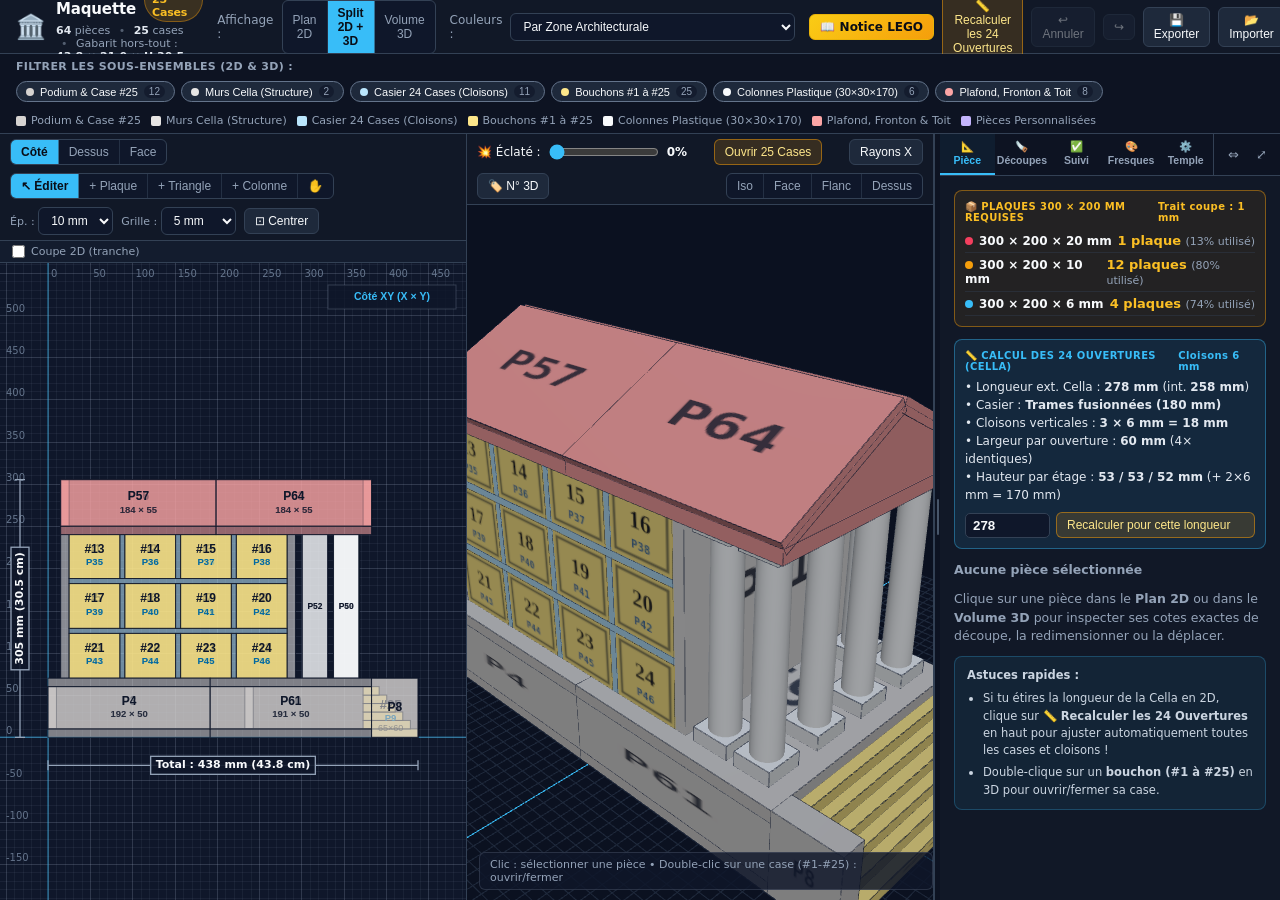
==== commit c2a42231: "feat(manual): add interactive 3D LEGO assembly manual, A4 PDF booklet & sync staircase fix" ====
--- a/index.html
+++ b/index.html
@@ -62,6 +62,7 @@
 
     <!-- Historique & Import/Export (desktop) -->
     <div class="toolbar-group">
+      <a href="./manuel_montage.html" class="btn-compact btn-lego-manual" title="Ouvrir le manuel de montage étape par étape façon LEGO (synchronisé avec tes vrais N° P#)">📖 Notice LEGO</a>
       <button id="btn-recalc-openings" class="btn-compact accent" title="Recalculer la largeur des 24 ouvertures et la position des cloisons selon la longueur actuelle de la Cella">📏 Recalculer les 24 Ouvertures</button>
       <button id="btn-undo" class="btn-icon" title="Annuler (Ctrl+Z)" disabled>↩ Annuler</button>
       <button id="btn-redo" class="btn-icon" title="Rétablir (Ctrl+Y)" disabled>↪</button>
@@ -364,6 +365,7 @@
         <div class="mobile-sheet-section">
           <div class="section-subtitle" style="margin-top:0;">Actions &amp; Sauvegarde</div>
           <div class="mobile-sheet-actions">
+            <a href="./manuel_montage.html" class="mobile-action-btn btn-lego-manual" style="text-decoration:none;justify-content:center;display:flex;">📖 Notice de Montage façon LEGO</a>
             <button id="btn-mobile-recalc" class="mobile-action-btn accent">📏 Recalculer les 24 Ouvertures</button>
             <button id="btn-mobile-open-generator" class="mobile-action-btn">⚙️ Paramètres globaux du Temple</button>
             <div class="mobile-sheet-actions-row">
--- a/styles.css
+++ b/styles.css
@@ -161,6 +161,24 @@
   font-weight: 500;
   cursor: pointer;
   transition: all 0.15s;
+  text-decoration: none;
+  display: inline-flex;
+  align-items: center;
+  gap: 5px;
+}
+
+.btn-lego-manual {
+  background: linear-gradient(135deg, #facc15, #f59e0b) !important;
+  color: #090d16 !important;
+  border-color: #eab308 !important;
+  font-weight: 800 !important;
+  white-space: nowrap;
+  flex-shrink: 0;
+}
+
+.btn-lego-manual:hover {
+  filter: brightness(1.07);
+}
 }
 
 .btn-icon:hover:not(:disabled),
